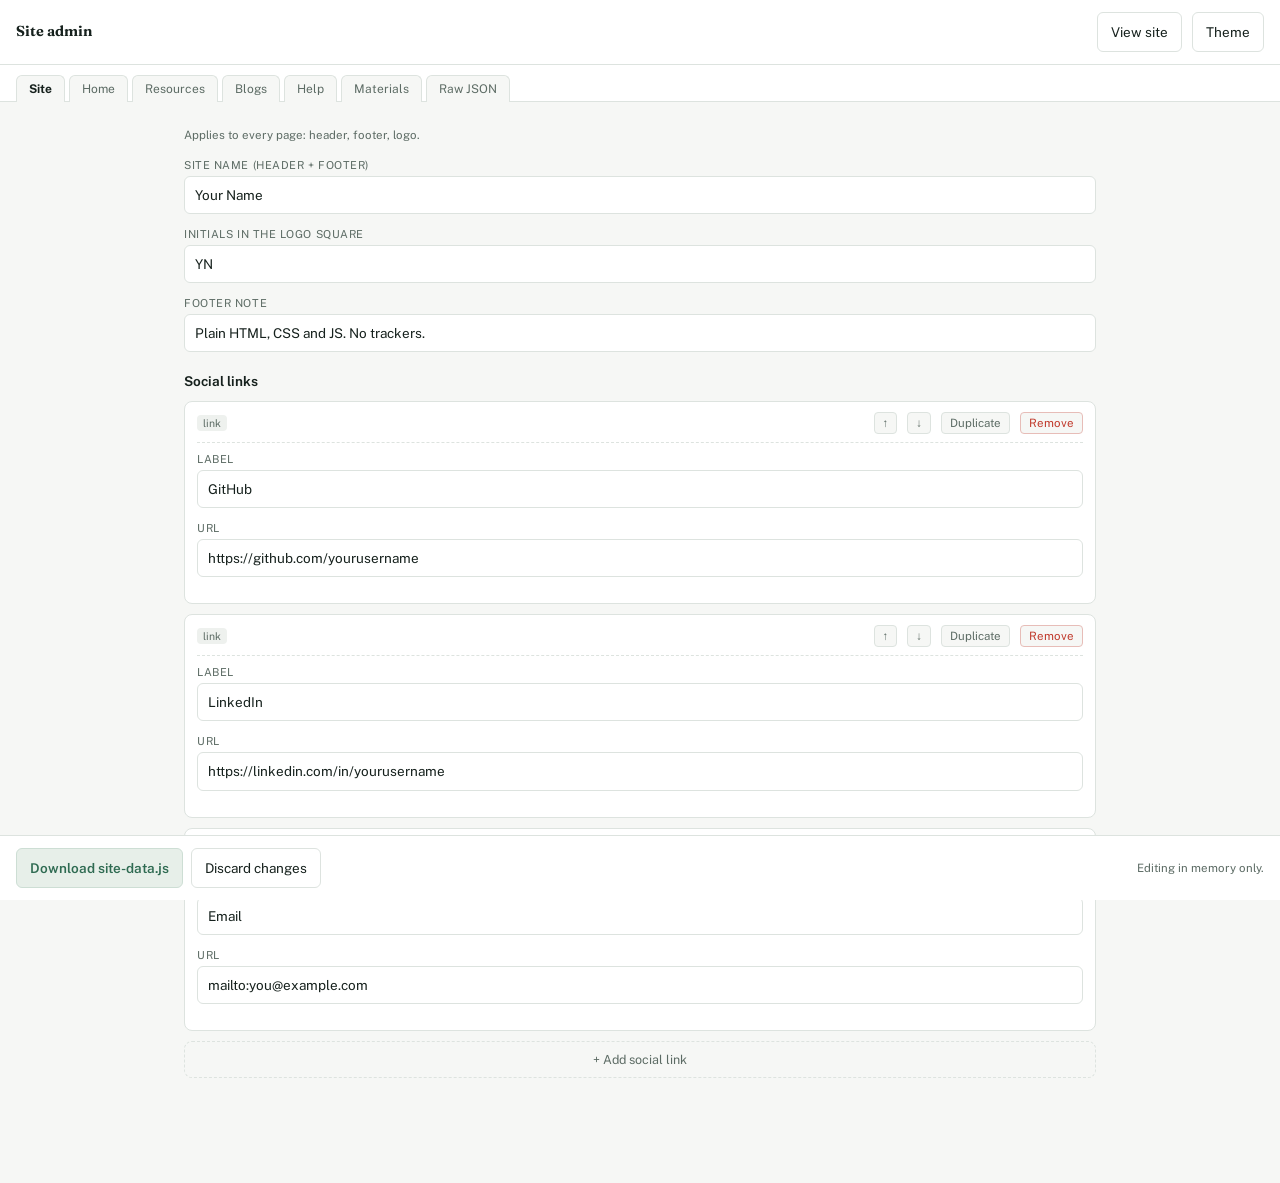
==== admin/index.html @ 2cee4aad "updated site.js" ====
<!DOCTYPE html>
<html lang="en">
<head>
<meta charset="utf-8" />
<meta name="viewport" content="width=device-width, initial-scale=1" />
<title>Admin — local editor</title>
<meta name="robots" content="noindex, nofollow, noarchive" />
<link rel="preconnect" href="https://fonts.googleapis.com">
<link rel="preconnect" href="https://fonts.gstatic.com" crossorigin>
<link rel="stylesheet" href="https://fonts.googleapis.com/css2?family=Public+Sans:wght@400;500;600&family=Fraunces:opsz,wght@9..144,600&display=swap">
<link rel="stylesheet" href="../assets/css/styles.css" />
<link rel="stylesheet" href="admin.css" />
<link rel="icon" href="data:image/svg+xml,%3Csvg xmlns='http://www.w3.org/2000/svg' viewBox='0 0 64 64'%3E%3Crect width='64' height='64' rx='14' fill='%2315181d'/%3E%3Ctext x='32' y='43' font-family='monospace' font-size='30' font-weight='700' fill='%23ffffff' text-anchor='middle'%3EA%3C/text%3E%3C/svg%3E" />
<script>
  try {
    var t = localStorage.getItem('site-theme');
    if (t === 'dark' || (!t && matchMedia('(prefers-color-scheme: dark)').matches)) {
      document.documentElement.classList.add('dark');
    }
  } catch (e) {}
</script>
</head>
<body class="admin-page">

  <div class="admin-panel" role="application">

    <header class="admin-head">
      <h2>Site admin</h2>
      <span class="spacer"></span>
      <a class="btn" href="../index.html">View site</a>
      <button class="btn" id="themeBtn" type="button">Theme</button>
    </header>

    <nav class="admin-tabs" role="tablist" id="adminTabs" aria-label="Admin sections"></nav>

    <main class="admin-body">
      <div class="admin-pane" id="adminPane"></div>
    </main>

    <footer class="admin-foot">
      <button class="btn btn-primary" id="adminDownload" type="button">Download site-data.js</button>
      <button class="btn" id="adminReset" type="button">Discard changes</button>
      <span class="admin-status" id="adminStatus">Editing in memory only.</span>
    </footer>

  </div>

  <script src="../assets/js/site-data.js"></script>
  <script src="../assets/js/materials-index.js"></script>
  <script src="admin.js"></script>
</body>
</html>
---- assets/css/styles.css ----
/* =========================================================
   Personal site — styles.css
   Minimal, fast, no dependencies. Light + dark via .dark
   ========================================================= */

/* :root {
  --ink: #1c1e21;
  --sub: #6b7078;
  --line: #e3e6ea;
  --bg: #fafbfc;
  --surface: #ffffff;
  --soft: #f1f2f4;
  --accent: #1d9e75;
  --accent-bg: #e1f5ee;
  --accent-line: #bfe6d8;
  --warn-bg: #fdf3e2;
  --warn-line: #d9a441;
  --warn-ink: #8a5a15;
  --sans: "Segoe UI", system-ui, -apple-system, "Helvetica Neue", Helvetica, Arial, sans-serif;
  --mono: Consolas, "SF Mono", ui-monospace, Menlo, monospace;
  --max: 1120px;
  --radius: 8px;
}

:root.dark {
  --ink: #edf0f2;
  --sub: #a4acb4;
  --line: #353b42;
  --bg: #171a1e;
  --surface: #20252b;
  --soft: #2b3138;
  --accent: #64d7b2;
  --accent-bg: #173d33;
  --accent-line: #2b6b57;
  --warn-bg: #3b2d15;
  --warn-line: #7a5c22;
  --warn-ink: #f0c477;
} */

:root {
  --ink: #16211d;
  --sub: #5c6b64;
  --line: #dde3df;
  --bg: #f6f7f5;
  --surface: #ffffff;
  --soft: #eef1ee;
  --accent: #2f6b52;
  --accent-bg: #e7efe9;
  --accent-line: #cdded4;
  --warn-bg: #fdf3e2;
  --warn-line: #d9a441;
  --warn-ink: #8a5a15;

  --sans: "Public Sans", -apple-system, BlinkMacSystemFont, "Helvetica Neue", Helvetica, Arial, sans-serif;
  --serif: "Fraunces", Georgia, "Times New Roman", serif;
  --mono: "Public Sans", -apple-system, BlinkMacSystemFont, Helvetica, Arial, sans-serif;

  --max: 1120px;
  --radius: 8px;
}

:root.dark {
  --ink: #eef2ef;
  --sub: #9fada5;
  --line: #2c3630;
  --bg: #101613;
  --surface: #161d19;
  --soft: #1a221d;
  --accent: #6bc79a;
  --accent-bg: #1c2c24;
  --accent-line: #2f4a3d;
  --warn-bg: #3b2d15;
  --warn-line: #7a5c22;
  --warn-ink: #f0c477;
}

*, *::before, *::after { box-sizing: border-box; }

html { -webkit-text-size-adjust: 100%; scroll-behavior: smooth; }

body {
  margin: 0;
  background: var(--bg);
  color: var(--ink);
  font: 14.5px/1.65 var(--sans);
  -webkit-font-smoothing: antialiased;
  text-rendering: optimizeLegibility;
}



h1, h2, h3, h4, p, ul, ol { margin-top: 0; }
h1 { font-size: 27px; line-height: 1.25; font-weight: 650; letter-spacing: -.015em; margin-bottom: 10px; }
h2 { font-size: 16px; font-weight: 650; margin-bottom: 10px; }
h3 { font-size: 14.5px; font-weight: 650; margin-bottom: 8px; }
h4 { font-size: 13.5px; font-weight: 650; margin-bottom: 6px; }

h1, h2 { font-family: var(--serif); }

a { color: var(--ink); text-decoration: none; transition: color .12s; }
a:hover { color: var(--accent); }
p a, li a { border-bottom: 1px solid var(--accent-line); }
p a:hover, li a:hover { border-bottom-color: var(--accent); }

code {
  font: 12.5px/1.4 var(--mono);
  background: var(--soft);
  border: 1px solid var(--line);
  border-radius: 4px;
  padding: 1px 5px;
}

img { max-width: 100%; height: auto; }

:focus-visible { outline: 2px solid var(--accent); outline-offset: 2px; border-radius: 4px; }
main:focus { outline: none; }

.skip {
  position: absolute; left: -9999px; top: 10px;
  background: var(--surface); border: 1px solid var(--line);
  padding: 8px 12px; border-radius: 6px; z-index: 200;
}
.skip:focus { left: 12px; }

.wrap { width: min(var(--max), calc(100% - 32px)); margin: 0 auto; }

/* ---------------- top bar ---------------- */
.topbar {
  position: sticky; top: 0; z-index: 40;
  background: var(--bg);
  border-bottom: 1px solid var(--line);
}
.topbar-inner { display: flex; align-items: center; gap: 18px; height: 58px; }

.brand { display: flex; align-items: center; gap: 10px; font-weight: 650; }
.brand:hover { color: var(--ink); }
.brand-mark {
  display: grid; place-items: center;
  width: 28px; height: 28px; border-radius: 7px;
  background: var(--ink); color: var(--bg);
  font: 700 11.5px/1 var(--mono); letter-spacing: .03em;
}
.brand-name { font-size: 14.5px; }

.nav { display: flex; gap: 3px; margin-left: auto; }
.nav a {
  padding: 6px 11px; border-radius: 6px;
  font-size: 13.5px; color: var(--sub);
}
.nav a:hover { background: var(--soft); color: var(--ink); }
.nav a[aria-current="page"] { background: var(--soft); color: var(--ink); font-weight: 600; }

.icon-btn {
  display: grid; place-items: center;
  width: 32px; height: 32px; flex: 0 0 auto;
  border: 1px solid var(--line); border-radius: 6px;
  background: var(--surface); color: var(--sub); cursor: pointer;
  transition: color .12s, border-color .12s;
}
.icon-btn:hover { color: var(--ink); border-color: var(--sub); }

/* ---------------- layout ---------------- */
main { padding: 34px 0 72px; min-height: 62vh; }

.page-head {
  padding-bottom: 20px; margin-bottom: 28px;
  border-bottom: 1px solid var(--line);
}
.page-head p { margin: 0; color: var(--sub); max-width: 62ch; }

.kicker {
  margin: 0 0 6px;
  color: var(--sub);
  font: 11px/1.2 var(--mono);
  letter-spacing: .06em;
  text-transform: uppercase;
}

.section { margin-bottom: 38px; }
.section-head {
  display: flex; align-items: baseline; justify-content: space-between;
  gap: 16px; margin-bottom: 14px;
}
.section-head h2 { margin: 0; }
.section-head .hint { color: var(--sub); font: 12px var(--mono); }

/* ---------------- hero ---------------- */
.hero {
  display: grid;
  grid-template-columns: minmax(0, 1fr) 290px;
  gap: 30px;
  align-items: start;
  margin-bottom: 44px;
}
.hero h1 { font-size: 32px; margin-bottom: 12px; }
.hero-lede { font-size: 15.5px; color: var(--sub); max-width: 58ch; margin-bottom: 18px; }
.hero-lede strong { color: var(--ink); font-weight: 600; }

.hero-actions { display: flex; flex-wrap: wrap; gap: 8px; }

.btn {
  display: inline-flex; align-items: center; gap: 6px;
  border: 1px solid var(--line); border-radius: 6px;
  background: var(--surface); color: var(--ink);
  padding: 8px 13px; font: inherit; font-size: 13.5px;
  cursor: pointer; transition: border-color .12s, color .12s;
}
.btn:hover { border-color: var(--accent); color: var(--accent); }
.btn-primary {
  background: var(--accent-bg); border-color: var(--accent-line); color: var(--accent); font-weight: 600;
}
.btn-primary:hover { border-color: var(--accent); }

.card {
  background: var(--surface);
  border: 1px solid var(--line);
  border-radius: var(--radius);
  padding: 18px;
}

.fact-list { list-style: none; margin: 0; padding: 0; }
.fact-list li {
  display: flex; justify-content: space-between; gap: 14px;
  padding: 8px 0; border-top: 1px dashed var(--line);
  font-size: 13px;
}
.fact-list li:first-child { border-top: 0; padding-top: 0; }
.fact-list .k { color: var(--sub); font: 12px var(--mono); flex: 0 0 auto; }
.fact-list .v { text-align: right; }

/* ---------------- grids & cards ---------------- */
.grid-3 {
  display: grid;
  grid-template-columns: repeat(auto-fit, minmax(230px, 1fr));
  gap: 14px;
}
.focus-card h3 { margin-bottom: 5px; }
.focus-card p { margin: 0; color: var(--sub); font-size: 13.5px; }

.now-list { margin: 0; padding-left: 18px; color: var(--sub); font-size: 13.5px; }
.now-list li { margin: 5px 0; }

/* ---------------- resource groups ---------------- */
.group {
  background: var(--surface);
  border: 1px solid var(--line);
  border-radius: var(--radius);
  margin-bottom: 16px;
  overflow: hidden;
}
.group-head {
  padding: 14px 16px;
  border-bottom: 1px solid var(--line);
  display: flex; flex-wrap: wrap; align-items: baseline; gap: 4px 12px;
}
.group-head h2 { margin: 0; }
.group-head p { margin: 0; color: var(--sub); font-size: 13px; }

.item {
  display: grid;
  grid-template-columns: minmax(0, 1fr) auto;
  gap: 6px 18px;
  align-items: center;
  padding: 12px 16px;
  border-top: 1px solid var(--line);
  transition: background .12s;
}
.item:first-of-type { border-top: 0; }
.item:hover { background: var(--soft); }

.item-name { font-weight: 600; font-size: 14px; }
.item-desc { color: var(--sub); font-size: 13px; margin: 2px 0 0; }
.item-tags { display: flex; flex-wrap: wrap; gap: 5px; margin-top: 7px; }

.tag {
  display: inline-block;
  padding: 1.5px 7px;
  border-radius: 20px;
  background: var(--accent-bg);
  color: var(--accent);
  border: 1px solid var(--accent-line);
  font: 700 10.5px/1.6 var(--mono);
  letter-spacing: .02em;
}
.tag-plain {
  background: var(--soft); color: var(--sub); border-color: var(--line);
}

.item-meta {
  text-align: right;
  color: var(--sub);
  font: 11.5px var(--mono);
  white-space: nowrap;
}

/* ---------------- blog list ---------------- */
.post-list { border-top: 1px solid var(--line); }
.post-row {
  display: block;
  padding: 16px 4px;
  border-bottom: 1px solid var(--line);
  transition: background .12s;
}
.post-row:hover { background: var(--soft); }
.post-row:hover .post-title { color: var(--accent); }
.post-date { color: var(--sub); font: 11.5px var(--mono); }
.post-title { font-size: 16px; font-weight: 650; margin: 4px 0 4px; }
.post-excerpt { color: var(--sub); font-size: 13.5px; margin: 0; max-width: 70ch; }
.post-row .item-tags { margin-top: 9px; }

/* ---------------- single post ---------------- */
.post-body { max-width: 68ch; font-size: 15px; }
.post-body h2 { margin: 26px 0 10px; font-size: 17px; }
.post-body p { margin-bottom: 15px; }
.post-body ul { padding-left: 20px; margin-bottom: 15px; }
.post-body li { margin: 5px 0; }

.back-link { font: 12.5px var(--mono); color: var(--sub); display: inline-block; margin-bottom: 16px; }
.back-link:hover { color: var(--accent); }

/* ---------------- FAQ ---------------- */
.faq { border-top: 1px solid var(--line); }
.faq details {
  border-bottom: 1px solid var(--line);
}
.faq summary {
  cursor: pointer; list-style: none;
  padding: 14px 26px 14px 0;
  position: relative;
  font-weight: 600; font-size: 14px;
}
.faq summary::-webkit-details-marker { display: none; }
.faq summary::after {
  content: "+";
  position: absolute; right: 4px; top: 13px;
  color: var(--sub); font: 400 16px var(--mono);
  transition: transform .15s;
}
.faq details[open] summary::after { content: "−"; }
.faq .faq-body { padding: 0 0 16px; color: var(--sub); font-size: 13.5px; max-width: 72ch; }
.faq .faq-body p:last-child { margin-bottom: 0; }

/* ---------------- notice ---------------- */
.notice {
  border: 1px dashed var(--warn-line);
  background: var(--warn-bg);
  color: var(--warn-ink);
  border-radius: 6px;
  padding: 10px 13px;
  font: 12.5px/1.55 var(--mono);
  margin-bottom: 16px;
}

.empty {
  border: 1px dashed var(--line);
  border-radius: var(--radius);
  padding: 26px;
  text-align: center;
  color: var(--sub);
  font-size: 13.5px;
}

/* ---------------- footer ---------------- */
.footer { border-top: 1px solid var(--line); padding: 22px 0; }
.footer-inner {
  display: flex; flex-wrap: wrap; gap: 10px 20px;
  align-items: center; justify-content: space-between;
}
.footer-note { margin: 0; color: var(--sub); font-size: 12.5px; }
.footer-note .dot { opacity: .5; margin: 0 2px; }
.footer-links { display: flex; flex-wrap: wrap; gap: 14px; }
.footer-links a { color: var(--sub); font: 12.5px var(--mono); }
.footer-links a:hover { color: var(--accent); }

/* =========================================================
   Admin panel  (hidden — Ctrl/Cmd + Shift + A, or #admin)
   ========================================================= */
.admin-overlay {
  position: fixed; inset: 0; z-index: 200;
  background: rgba(10, 12, 15, .55);
  display: flex; align-items: stretch; justify-content: flex-end;
}
.admin-panel {
  width: min(760px, 100%);
  background: var(--bg);
  border-left: 1px solid var(--line);
  display: flex; flex-direction: column;
  animation: admin-in .18s ease-out;
}
@keyframes admin-in { from { transform: translateX(24px); opacity: 0; } to { transform: none; opacity: 1; } }

.admin-head {
  display: flex; align-items: center; gap: 10px;
  padding: 12px 16px;
  border-bottom: 1px solid var(--line);
  background: var(--surface);
}
.admin-head h2 { margin: 0; font-size: 14.5px; }
.admin-head .spacer { margin-left: auto; }

.admin-tabs { display: flex; gap: 4px; padding: 10px 16px 0; flex-wrap: wrap; }
.admin-tab {
  border: 1px solid var(--line); border-radius: 6px;
  background: var(--surface); color: var(--sub);
  padding: 5px 10px; font: 12px var(--mono); cursor: pointer;
}
.admin-tab:hover { color: var(--ink); }
.admin-tab[aria-selected="true"] {
  background: var(--accent-bg); border-color: var(--accent-line);
  color: var(--accent); font-weight: 700;
}

.admin-body { flex: 1; overflow: auto; padding: 14px 16px; }

.admin-body textarea {
  width: 100%;
  min-height: 100%;
  height: 100%;
  resize: vertical;
  background: var(--surface);
  color: var(--ink);
  border: 1px solid var(--line);
  border-radius: var(--radius);
  padding: 12px 14px;
  font: 12.5px/1.6 var(--mono);
  tab-size: 2;
  white-space: pre;
  overflow-wrap: normal;
  overflow-x: auto;
}

.admin-field { margin-bottom: 14px; }
.admin-field label {
  display: block; margin-bottom: 5px;
  color: var(--sub); font: 11px var(--mono);
  letter-spacing: .05em; text-transform: uppercase;
}
.admin-field input,
.admin-field textarea.short {
  width: 100%;
  background: var(--surface); color: var(--ink);
  border: 1px solid var(--line); border-radius: 6px;
  padding: 8px 10px; font: 13.5px/1.5 var(--sans);
}
.admin-field textarea.short { min-height: 90px; resize: vertical; font-family: var(--sans); }

.admin-foot {
  display: flex; flex-wrap: wrap; align-items: center; gap: 8px;
  padding: 12px 16px;
  border-top: 1px solid var(--line);
  background: var(--surface);
}
.admin-status { margin-left: auto; font: 11.5px var(--mono); color: var(--sub); }
.admin-status.ok { color: var(--accent); }
.admin-status.err { color: #d9534f; }
:root.dark .admin-status.err { color: #ff8a80; }

.admin-hint {
  margin: 0 0 14px;
  color: var(--sub);
  font: 11.5px/1.6 var(--mono);
}

/* ---------------- responsive ---------------- */
@media (max-width: 760px) {
  .hero { grid-template-columns: 1fr; gap: 20px; }
  .hero h1 { font-size: 27px; }
  .topbar-inner { gap: 10px; height: auto; padding: 10px 0; flex-wrap: wrap; }
  .nav { order: 3; width: 100%; margin-left: 0; overflow-x: auto; }
  .nav a { white-space: nowrap; }
  .icon-btn { margin-left: auto; }
  .item { grid-template-columns: 1fr; }
  .item-meta { text-align: left; }
  .admin-panel { width: 100%; border-left: 0; }
}

@media (prefers-reduced-motion: reduce) {
  *, *::before, *::after { animation-duration: .01ms !important; transition-duration: .01ms !important; }
  html { scroll-behavior: auto; }
}


/* ============================================================
   Collapsible groups — courses & manual sections
   ============================================================ */

details.group {
  background: var(--surface);
  border: 1px solid var(--line);
  border-radius: 10px;
  margin-bottom: 12px;
  overflow: hidden;
  transition: border-color .18s ease, box-shadow .18s ease;
}
details.group[open] {
  box-shadow: 0 1px 2px rgba(0, 0, 0, .035);
}
:root.dark details.group[open] {
  box-shadow: 0 1px 3px rgba(0, 0, 0, .25);
}

/* ---------- summary rows ---------- */
details.group > summary,
details.subgroup > summary {
  cursor: pointer;
  list-style: none;
  display: flex;
  align-items: center;
  gap: 14px;
  user-select: none;
  -webkit-tap-highlight-color: transparent;
  transition: background .14s ease;
}
details.group > summary {
  padding: 16px 18px;
}
details.subgroup > summary {
  padding: 12px 12px;
  margin: 0 -12px;
  border-radius: 8px;
}
details.group > summary::-webkit-details-marker,
details.subgroup > summary::-webkit-details-marker { display: none; }
details.group > summary::marker,
details.subgroup > summary::marker { content: ""; }

details.group > summary:hover { background: var(--soft); }
details.subgroup > summary:hover { background: var(--soft); }

details.group > summary:focus-visible,
details.subgroup > summary:focus-visible {
  outline: 2px solid var(--accent);
  outline-offset: -3px;
}

/* ---------- chevron ---------- */
.chev {
  flex: 0 0 auto;
  display: grid;
  place-items: center;
  color: var(--sub);
  transition: color .15s ease;
}
.chev svg {
  display: block;
  width: 20px;
  height: 20px;
  transition: transform .28s cubic-bezier(.34, 1.4, .64, 1);
}
details.group:not([open]) > summary .chev svg,
details.subgroup:not([open]) > summary .chev svg {
  transform: rotate(-90deg);
}

details.group > summary:hover .chev,
details.subgroup > summary:hover .chev { color: var(--ink); }
details.group[open] > summary .chev { color: var(--accent); }
details.subgroup[open] > summary .chev { color: var(--accent); }

/* ---------- title block ---------- */
.group-title-wrap {
  flex: 1;
  min-width: 0;
  display: flex;
  flex-direction: column;
  gap: 4px;
}
.group-title-wrap h2,
.group-title-wrap h3 {
  margin: 0;
  font-weight: 650;
  letter-spacing: -.005em;
  color: var(--ink);
  line-height: 1.35;
}
.group-title-wrap h2 { font-size: 15px; }
.group-title-wrap h3 { font-size: 13.5px; }
.group-title-wrap p {
  margin: 0;
  color: var(--sub);
  font-size: 13px;
  line-height: 1.5;
}
.group-title-wrap .meta {
  color: var(--sub);
  font: 11.5px var(--mono);
  letter-spacing: .02em;
}
.group-title-wrap .item-tags { margin-top: 2px; }

/* ---------- count badge ---------- */
.group-count {
  flex: 0 0 auto;
  display: inline-flex;
  align-items: center;
  padding: 4px 10px;
  border-radius: 20px;
  background: var(--soft);
  color: var(--sub);
  font: 600 11px/1 var(--mono);
  letter-spacing: .03em;
  white-space: nowrap;
  transition: background .15s ease, color .15s ease;
}
details.group[open] > summary .group-count {
  background: var(--accent-bg);
  color: var(--accent);
}
details.group > summary:hover .group-count { color: var(--ink); }
details.subgroup > summary .group-count {
  background: transparent;
  border: 1px solid var(--line);
  padding: 3px 8px;
}
details.subgroup[open] > summary .group-count {
  background: transparent;
  border-color: var(--line);
  color: var(--sub);
}

/* ---------- body ---------- */
.group-body {
  padding: 4px 18px 16px;
  border-top: 1px solid var(--line);
  animation: group-open .22s ease-out;
}
.subgroup-body {
  padding: 2px 0 12px 34px;
  animation: group-open .2s ease-out;
}
@keyframes group-open {
  from { opacity: 0; transform: translateY(-4px); }
  to   { opacity: 1; transform: none; }
}

/* ---------- subgroups ---------- */
details.subgroup {
  border-top: 1px dashed var(--line);
  margin: 0 -18px;
  padding: 0 18px;
}
details.subgroup:first-of-type { border-top: 0; }
details.subgroup .chev svg { width: 16px; height: 16px; }

/* ---------- file rows ---------- */
.file-row {
  display: grid;
  grid-template-columns: 32px minmax(0, 1fr) auto;
  align-items: center;
  gap: 12px;
  padding: 8px 10px;
  margin: 0 -10px;
  border-radius: 6px;
  font-size: 13.5px;
  transition: background .12s ease;
}
.file-row:hover { background: var(--soft); }

.file-icon {
  display: grid;
  place-items: center;
  width: 32px;
  height: 22px;
  border-radius: 4px;
  background: var(--soft);
  color: var(--sub);
  font: 700 9px/1 var(--mono);
  letter-spacing: .05em;
  text-transform: uppercase;
  transition: background .12s ease, color .12s ease;
}
.file-row:hover .file-icon {
  background: var(--accent-bg);
  color: var(--accent);
}

.file-name {
  min-width: 0;
  overflow: hidden;
  text-overflow: ellipsis;
  white-space: nowrap;
}
.file-name a {
  border-bottom: 0;
  color: var(--ink);
  transition: color .12s ease;
}
.file-row:hover .file-name a { color: var(--accent); }

.file-size {
  color: var(--sub);
  font: 11.5px var(--mono);
  white-space: nowrap;
}


/* ============================================================
   Divider between auto-scanned courses and manual groups
   ============================================================ */
.resources-divider {
  display: flex;
  align-items: center;
  gap: 16px;
  margin: 30px 0 14px;
  color: var(--sub);
  font: 600 11px/1 var(--mono);
  letter-spacing: .1em;
  text-transform: uppercase;
}
.resources-divider::before,
.resources-divider::after {
  content: "";
  flex: 1;
  height: 1px;
  background: var(--line);
}
.resources-divider-label {
  padding: 0 2px;
  color: var(--sub);
  white-space: nowrap;
}


/* ============ admin panel v2 ============ */
.admin-panel { width: min(960px, 100%); }

.admin-tabs {
  display: flex; gap: 4px;
  padding: 10px 16px 0;
  flex-wrap: wrap;
  border-bottom: 1px solid var(--line);
  background: var(--surface);
}
.admin-tab {
  border: 1px solid var(--line); border-bottom: 0;
  border-radius: 6px 6px 0 0;
  background: var(--bg); color: var(--sub);
  padding: 6px 12px; font: 12px var(--mono);
  cursor: pointer; margin-bottom: -1px;
}
.admin-tab:hover { color: var(--ink); }
.admin-tab[aria-selected="true"] {
  background: var(--bg);
  border-color: var(--line);
  border-bottom-color: var(--bg);
  color: var(--ink);
  font-weight: 700;
}

.admin-pane { padding: 14px 16px 20px; }
.admin-pane > .admin-hint:first-child { margin-top: 0; }

.admin-card {
  border: 1px solid var(--line);
  border-radius: 8px;
  background: var(--surface);
  padding: 12px;
  margin-bottom: 10px;
}
.admin-card-head {
  display: flex; align-items: center; gap: 10px;
  margin: -2px 0 10px;
  padding-bottom: 8px;
  border-bottom: 1px dashed var(--line);
}
.admin-card-head h4 { margin: 0; font-size: 13px; }
.admin-card-head .admin-card-tag {
  font: 10.5px var(--mono);
  color: var(--sub);
  padding: 2px 6px;
  background: var(--soft);
  border-radius: 4px;
}
.admin-card-head .spacer { flex: 1; }

.admin-grid-2 {
  display: grid;
  grid-template-columns: 1fr 1fr;
  gap: 10px;
}
@media (max-width: 640px) { .admin-grid-2 { grid-template-columns: 1fr; } }

.btn-mini {
  border: 1px solid var(--line);
  border-radius: 4px;
  background: var(--bg);
  color: var(--sub);
  padding: 3px 8px;
  font: 11.5px var(--mono);
  cursor: pointer;
}
.btn-mini:hover { color: var(--ink); }
.btn-mini.danger { color: #c0392b; border-color: #e7bdb8; }
.btn-mini.danger:hover { background: #fbeae8; color: #a52a1c; }
:root.dark .btn-mini.danger { color: #ff8a80; border-color: #5a322e; }
:root.dark .btn-mini.danger:hover { background: #3a2420; }

.admin-add {
  display: block;
  width: 100%;
  border: 1px dashed var(--line);
  border-radius: 8px;
  background: transparent;
  color: var(--sub);
  padding: 10px;
  font: 12.5px var(--mono);
  cursor: pointer;
  margin-top: 4px;
}
.admin-add:hover { border-color: var(--accent); color: var(--accent); background: var(--accent-bg); }

.admin-field-wide textarea { min-height: 120px; font-family: var(--mono); font-size: 12.5px; }
.admin-field-wide input[type="text"] { font-family: var(--mono); font-size: 12.5px; }

.admin-toolbar {
  display: flex; gap: 8px; align-items: center;
  padding: 8px 0 14px;
  border-bottom: 1px dashed var(--line);
  margin-bottom: 14px;
}

.materials-preview {
  border: 1px dashed var(--line);
  border-radius: 8px;
  padding: 12px;
  margin-bottom: 10px;
  background: var(--soft);
}
.materials-preview h4 { margin: 0 0 4px; font-size: 13.5px; }
.materials-preview .meta { color: var(--sub); font: 11.5px var(--mono); }
.materials-preview ul { margin: 8px 0 0; padding-left: 18px; color: var(--sub); font-size: 12.5px; }


/* ============================================================
   Sticky footer — body is a full-height flex column so the
   footer always sits at the bottom of the viewport when the
   page is short, and after the content when it is long.
   ============================================================ */
html { height: 100%; }

body {
  min-height: 100%;
  display: flex;
  flex-direction: column;
}

main {
  flex: 1 0 auto;
}

.footer {
  flex-shrink: 0;
}

/* Lock the footer's own height so it is identical on every page. */
.footer {
  padding: 0;
  border-top: 1px solid var(--line);
}
.footer-inner {
  display: flex;
  flex-wrap: wrap;
  align-items: center;
  justify-content: space-between;
  gap: 10px 20px;
  min-height: 56px;
  padding: 10px 0;
}
.footer-note,
.footer-links a { line-height: 1.4; }
---- admin/admin.css ----
/* =========================================================
   admin/admin.css — layout overrides for the standalone page.
   Loaded AFTER assets/css/styles.css. Only touches layout,
   not the components themselves.
   ========================================================= */

body.admin-page {
  background: var(--bg);
  min-height: 100vh;
  margin: 0;
}

.admin-page .admin-panel {
  width: 100%;
  max-width: none;
  min-height: 100vh;
  border-left: 0;
  background: var(--bg);
  animation: none;
  display: flex;
  flex-direction: column;
}

/* Sticky head so the tab bar stays visible while scrolling. */
.admin-page .admin-head {
  position: sticky;
  top: 0;
  z-index: 10;
}

/* Sticky foot so Download is always reachable. */
.admin-page .admin-foot {
  position: sticky;
  bottom: 0;
  z-index: 10;
}

/* Centre the pane at a readable width; the panel itself is full-bleed. */
.admin-page .admin-body {
  padding: 0;
}
.admin-page .admin-pane {
  width: 100%;
  max-width: 960px;
  margin: 0 auto;
  padding: 24px 24px 40px;
}

/* The public-site header/footer classes are not used here,
   but body still inherits from styles.css — undo the
   public min-height/62vh rule from the main sheet. */
.admin-page main { min-height: 0; padding: 0; }

/* The old overlay animation keyframe is irrelevant now. */
@keyframes admin-in { from {} to {} }
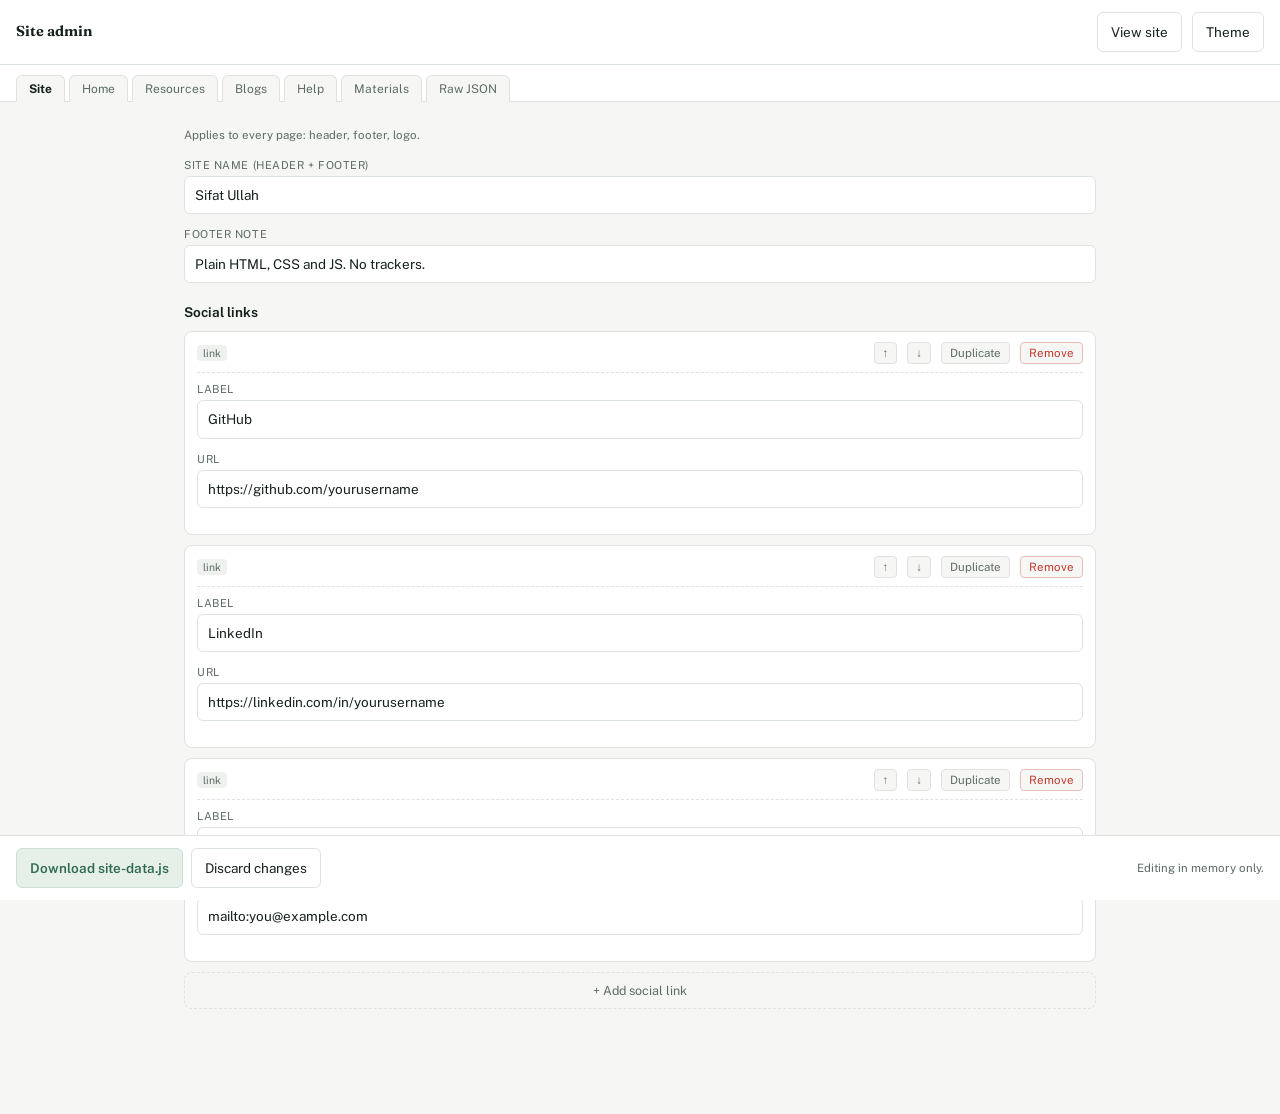
==== commit 28dcd87e: "fixed site name and dropdown preference" ====
--- a/admin/index.html
+++ b/admin/index.html
@@ -10,7 +10,6 @@
 <link rel="stylesheet" href="https://fonts.googleapis.com/css2?family=Public+Sans:wght@400;500;600&family=Fraunces:opsz,wght@9..144,600&display=swap">
 <link rel="stylesheet" href="../assets/css/styles.css" />
 <link rel="stylesheet" href="admin.css" />
-<link rel="icon" href="data:image/svg+xml,%3Csvg xmlns='http://www.w3.org/2000/svg' viewBox='0 0 64 64'%3E%3Crect width='64' height='64' rx='14' fill='%2315181d'/%3E%3Ctext x='32' y='43' font-family='monospace' font-size='30' font-weight='700' fill='%23ffffff' text-anchor='middle'%3EA%3C/text%3E%3C/svg%3E" />
 <script>
   try {
     var t = localStorage.getItem('site-theme');
--- a/assets/css/styles.css
+++ b/assets/css/styles.css
@@ -132,14 +132,9 @@
 }
 .topbar-inner { display: flex; align-items: center; gap: 18px; height: 58px; }
 
-.brand { display: flex; align-items: center; gap: 10px; font-weight: 650; }
+.brand { font-weight: 650; }
 .brand:hover { color: var(--ink); }
-.brand-mark {
-  display: grid; place-items: center;
-  width: 28px; height: 28px; border-radius: 7px;
-  background: var(--ink); color: var(--bg);
-  font: 700 11.5px/1 var(--mono); letter-spacing: .03em;
-}
+
 .brand-name { font-size: 14.5px; }
 
 .nav { display: flex; gap: 3px; margin-left: auto; }
